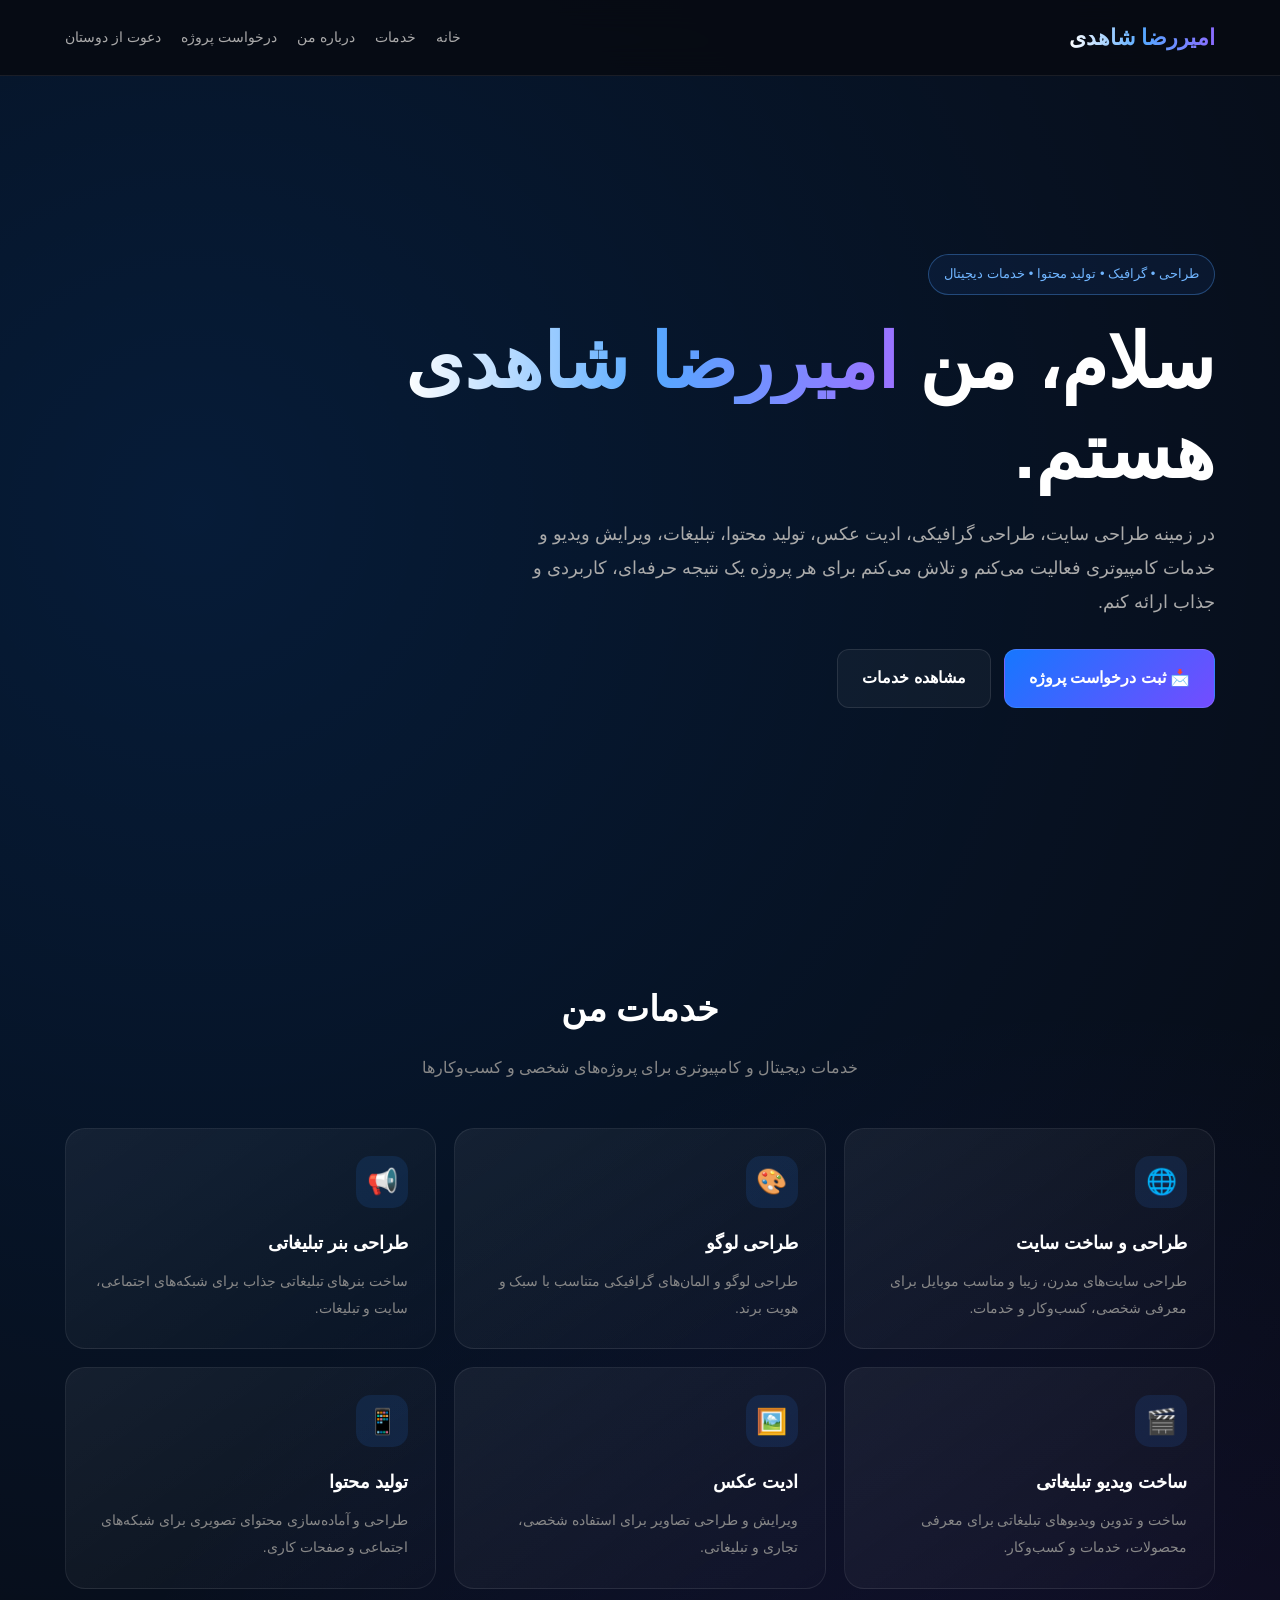
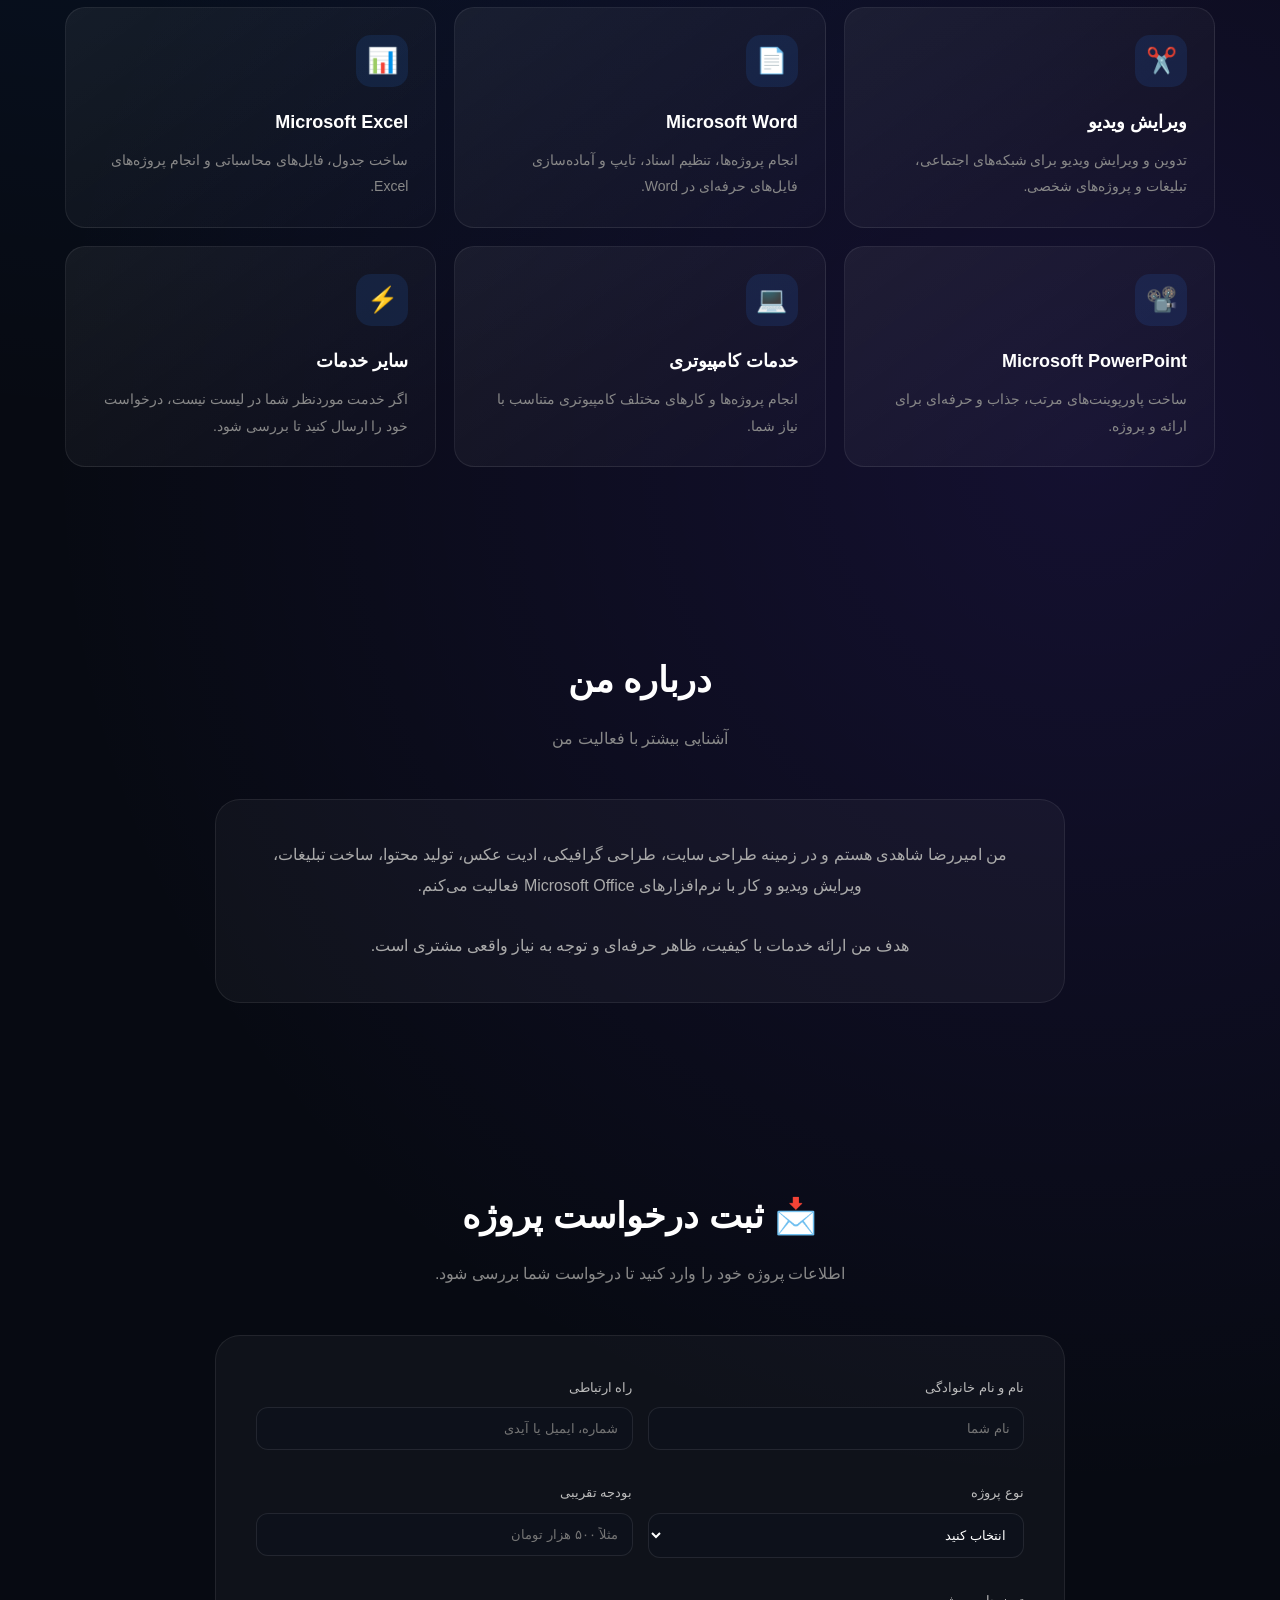
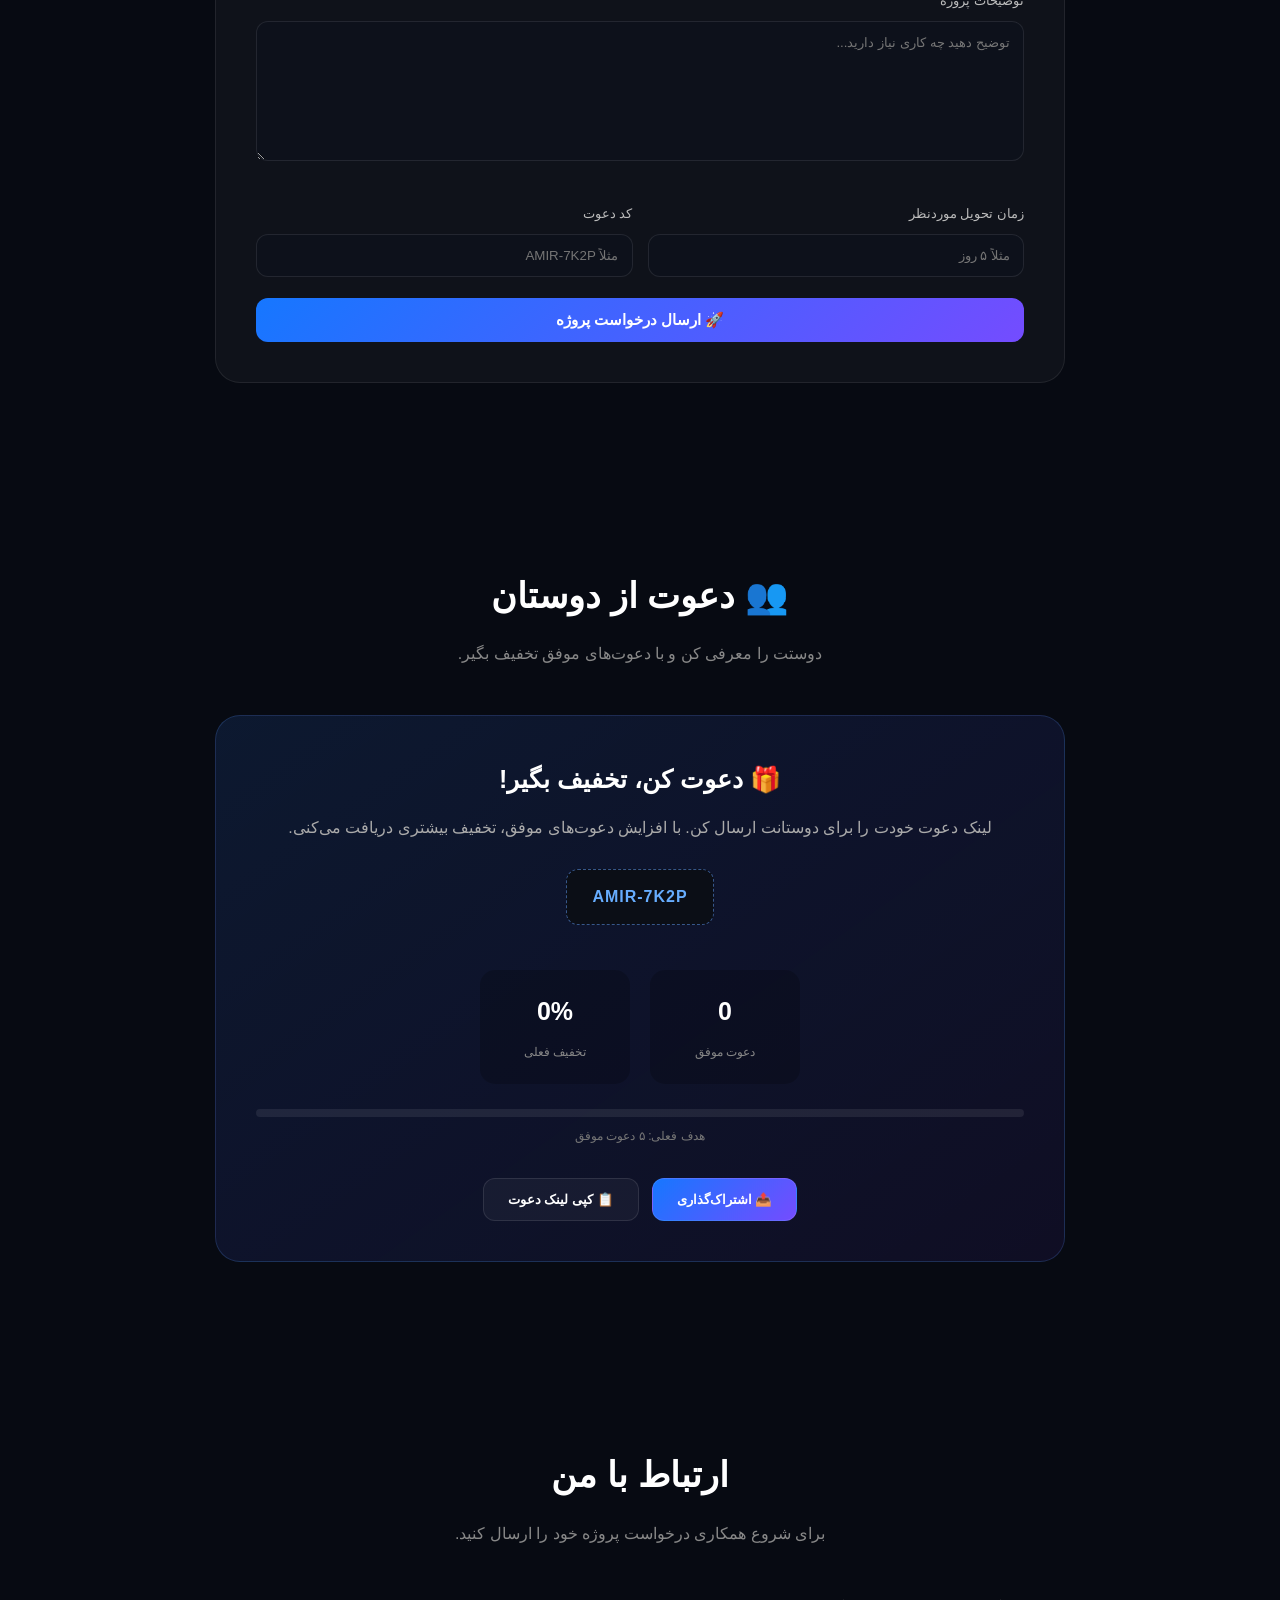
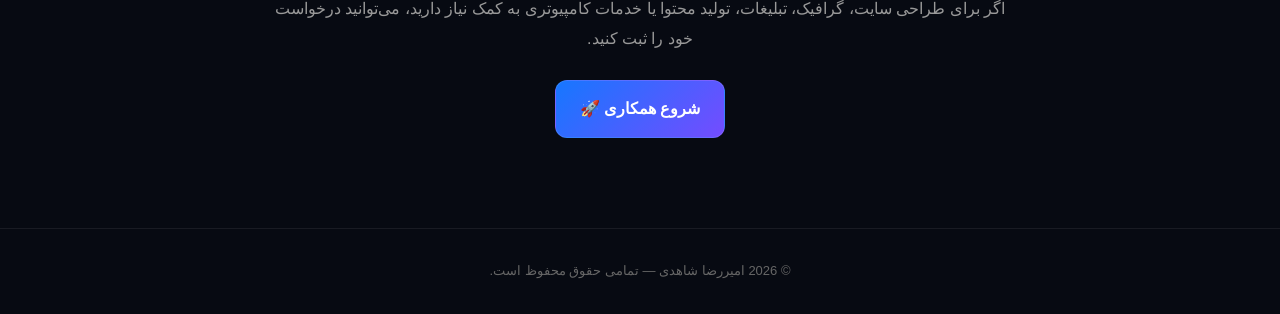
==== index-1.html @ b8198ce1 "Add files via upload" ====
<!DOCTYPE html>
<html lang="fa" dir="rtl">

<head>
<meta charset="UTF-8">
<meta name="viewport" content="width=device-width, initial-scale=1.0">

<title>امیررضا شاهدی | طراحی سایت و خدمات دیجیتال</title>

<meta name="description" content="خدمات طراحی سایت، طراحی لوگو، بنر تبلیغاتی، ویدیو تبلیغاتی، ادیت عکس، تولید محتوا و خدمات Microsoft Office توسط امیررضا شاهدی.">

<style>

*{
margin:0;
padding:0;
box-sizing:border-box;
scroll-behavior:smooth;
}

body{
font-family:Tahoma,Arial,sans-serif;
background:
radial-gradient(circle at 15% 10%,rgba(0,120,255,.16),transparent 32%),
radial-gradient(circle at 85% 40%,rgba(110,60,255,.13),transparent 32%),
#070a12;
color:#fff;
line-height:1.9;
}

a{
text-decoration:none;
color:inherit;
}

.container{
width:90%;
max-width:1150px;
margin:auto;
}

/* HEADER */

header{
position:sticky;
top:0;
z-index:1000;
background:rgba(7,10,18,.9);
backdrop-filter:blur(15px);
border-bottom:1px solid rgba(255,255,255,.08);
}

nav{
min-height:75px;
display:flex;
align-items:center;
justify-content:space-between;
}

.logo{
font-size:22px;
font-weight:bold;
background:linear-gradient(90deg,#fff,#55a8ff,#8b6cff);
-webkit-background-clip:text;
-webkit-text-fill-color:transparent;
}

.menu{
display:flex;
gap:20px;
list-style:none;
}

.menu a{
color:#aaa;
font-size:14px;
transition:.3s;
}

.menu a:hover{
color:#55a8ff;
}

/* HERO */

.hero{
min-height:90vh;
display:flex;
align-items:center;
}

.hero-content{
max-width:820px;
padding:70px 0;
}

.badge{
display:inline-block;
padding:7px 15px;
border:1px solid rgba(80,160,255,.35);
background:rgba(50,130,255,.08);
border-radius:30px;
color:#70b5ff;
font-size:13px;
margin-bottom:22px;
}

.hero h1{
font-size:clamp(38px,7vw,75px);
line-height:1.2;
margin-bottom:20px;
}

.hero h1 span{
background:linear-gradient(90deg,#fff,#55a8ff,#9b72ff);
-webkit-background-clip:text;
-webkit-text-fill-color:transparent;
}

.hero p{
color:#aaa;
font-size:18px;
max-width:720px;
margin-bottom:30px;
}

.buttons{
display:flex;
gap:13px;
flex-wrap:wrap;
}

.btn{
padding:13px 24px;
border-radius:12px;
border:1px solid rgba(255,255,255,.1);
background:linear-gradient(135deg,#1677ff,#744cff);
color:#fff;
font-weight:bold;
transition:.3s;
display:inline-block;
cursor:pointer;
font-family:inherit;
}

.btn:hover{
transform:translateY(-3px);
box-shadow:0 10px 35px rgba(30,120,255,.25);
}

.btn.secondary{
background:rgba(255,255,255,.04);
}

/* SECTIONS */

section{
padding:90px 0;
}

.section-title{
text-align:center;
margin-bottom:45px;
}

.section-title h2{
font-size:35px;
margin-bottom:10px;
}

.section-title p{
color:#888;
}

/* SERVICES */

.services{
display:grid;
grid-template-columns:repeat(3,1fr);
gap:18px;
}

.card{
background:linear-gradient(
145deg,
rgba(255,255,255,.06),
rgba(255,255,255,.015)
);
border:1px solid rgba(255,255,255,.08);
border-radius:20px;
padding:27px;
transition:.35s;
}

.card:hover{
transform:translateY(-7px);
border-color:rgba(70,150,255,.45);
box-shadow:0 20px 50px rgba(0,0,0,.3);
}

.icon{
width:52px;
height:52px;
display:flex;
align-items:center;
justify-content:center;
border-radius:15px;
background:rgba(45,130,255,.12);
font-size:25px;
margin-bottom:18px;
}

.card h3{
margin-bottom:8px;
font-size:18px;
}

.card p{
color:#888;
font-size:14px;
}

/* ABOUT */

.about-box{
max-width:850px;
margin:auto;
background:rgba(255,255,255,.035);
border:1px solid rgba(255,255,255,.08);
border-radius:25px;
padding:40px;
text-align:center;
}

.about-box p{
color:#aaa;
font-size:16px;
}

/* PROJECT FORM */

.form-box{
max-width:850px;
margin:auto;
background:rgba(255,255,255,.035);
border:1px solid rgba(255,255,255,.08);
border-radius:25px;
padding:40px;
}

.form-grid{
display:grid;
grid-template-columns:1fr 1fr;
gap:15px;
}

.input-group{
margin-bottom:16px;
}

.input-group.full{
grid-column:1/-1;
}

label{
display:block;
color:#bbb;
font-size:13px;
margin-bottom:7px;
}

input,
select,
textarea{
width:100%;
background:#0d111b;
border:1px solid rgba(255,255,255,.09);
border-radius:12px;
padding:13px;
color:#fff;
outline:none;
font-family:inherit;
}

input:focus,
select:focus,
textarea:focus{
border-color:#438fff;
}

textarea{
min-height:140px;
resize:vertical;
}

.submit{
width:100%;
border:none;
margin-top:5px;
font-size:15px;
}

/* REFERRAL */

.referral{
max-width:850px;
margin:auto;
text-align:center;
padding:40px;
border-radius:25px;
background:
linear-gradient(
145deg,
rgba(50,130,255,.13),
rgba(120,60,255,.08)
);
border:1px solid rgba(90,150,255,.2);
}

.referral h3{
font-size:25px;
margin-bottom:10px;
}

.referral p{
color:#aaa;
margin-bottom:25px;
}

.ref-code{
display:inline-block;
padding:12px 25px;
border-radius:12px;
background:#0b0e16;
border:1px dashed rgba(100,160,255,.5);
color:#67adff;
font-weight:bold;
letter-spacing:1px;
margin-bottom:20px;
}

.stats{
display:flex;
justify-content:center;
gap:20px;
margin:25px 0;
flex-wrap:wrap;
}

.stat{
min-width:150px;
padding:18px;
background:rgba(0,0,0,.2);
border-radius:15px;
}

.stat strong{
display:block;
font-size:25px;
}

.stat span{
color:#888;
font-size:12px;
}

.progress{
height:8px;
background:rgba(255,255,255,.08);
border-radius:20px;
overflow:hidden;
margin:15px 0 8px;
}

.progress span{
display:block;
width:0;
height:100%;
background:linear-gradient(90deg,#2585ff,#8755ff);
border-radius:20px;
}

/* CONTACT */

.contact-box{
text-align:center;
max-width:750px;
margin:auto;
}

.contact-box p{
color:#999;
margin-bottom:25px;
}

/* FOOTER */

footer{
border-top:1px solid rgba(255,255,255,.07);
padding:30px 0;
text-align:center;
color:#666;
font-size:13px;
}

/* MOBILE */

@media(max-width:850px){

.services{
grid-template-columns:1fr 1fr;
}

.menu{
display:none;
}

}

@media(max-width:600px){

.hero{
min-height:80vh;
}

.hero p{
font-size:15px;
}

.services{
grid-template-columns:1fr;
}

.form-grid{
grid-template-columns:1fr;
}

.input-group.full{
grid-column:auto;
}

.form-box,
.about-box,
.referral{
padding:25px 18px;
}

section{
padding:65px 0;
}

}

/* END */

</style>
</head>


<body>


<header>

<div class="container">

<nav>

<div class="logo">
امیررضا شاهدی
</div>

<ul class="menu">

<li>
<a href="#home">خانه</a>
</li>

<li>
<a href="#services">خدمات</a>
</li>

<li>
<a href="#about">درباره من</a>
</li>

<li>
<a href="#project">درخواست پروژه</a>
</li>

<li>
<a href="#invite">دعوت از دوستان</a>
</li>

</ul>

</nav>

</div>

</header>


<main>


<!-- HERO -->

<section class="hero" id="home">

<div class="container">

<div class="hero-content">

<div class="badge">
طراحی • گرافیک • تولید محتوا • خدمات دیجیتال
</div>

<h1>
سلام، من <span>امیررضا شاهدی</span> هستم.
</h1>

<p>
در زمینه طراحی سایت، طراحی گرافیکی، ادیت عکس،
تولید محتوا، تبلیغات، ویرایش ویدیو و خدمات کامپیوتری
فعالیت می‌کنم و تلاش می‌کنم برای هر پروژه یک نتیجه
حرفه‌ای، کاربردی و جذاب ارائه کنم.
</p>

<div class="buttons">

<a href="#project" class="btn">
📩 ثبت درخواست پروژه
</a>

<a href="#services" class="btn secondary">
مشاهده خدمات
</a>

</div>

</div>

</div>

</section>


<!-- SERVICES -->

<section id="services">

<div class="container">

<div class="section-title">

<h2>
خدمات من
</h2>

<p>
خدمات دیجیتال و کامپیوتری برای پروژه‌های شخصی و کسب‌وکارها
</p>

</div>


<div class="services">


<div class="card">

<div class="icon">🌐</div>

<h3>
طراحی و ساخت سایت
</h3>

<p>
طراحی سایت‌های مدرن، زیبا و مناسب موبایل برای معرفی شخصی، کسب‌وکار و خدمات.
</p>

</div>


<div class="card">

<div class="icon">🎨</div>

<h3>
طراحی لوگو
</h3>

<p>
طراحی لوگو و المان‌های گرافیکی متناسب با سبک و هویت برند.
</p>

</div>


<div class="card">

<div class="icon">📢</div>

<h3>
طراحی بنر تبلیغاتی
</h3>

<p>
ساخت بنرهای تبلیغاتی جذاب برای شبکه‌های اجتماعی، سایت و تبلیغات.
</p>

</div>


<div class="card">

<div class="icon">🎬</div>

<h3>
ساخت ویدیو تبلیغاتی
</h3>

<p>
ساخت و تدوین ویدیوهای تبلیغاتی برای معرفی محصولات، خدمات و کسب‌وکار.
</p>

</div>


<div class="card">

<div class="icon">🖼️</div>

<h3>
ادیت عکس
</h3>

<p>
ویرایش و طراحی تصاویر برای استفاده شخصی، تجاری و تبلیغاتی.
</p>

</div>


<div class="card">

<div class="icon">📱</div>

<h3>
تولید محتوا
</h3>

<p>
طراحی و آماده‌سازی محتوای تصویری برای شبکه‌های اجتماعی و صفحات کاری.
</p>

</div>


<div class="card">

<div class="icon">✂️</div>

<h3>
ویرایش ویدیو
</h3>

<p>
تدوین و ویرایش ویدیو برای شبکه‌های اجتماعی، تبلیغات و پروژه‌های شخصی.
</p>

</div>


<div class="card">

<div class="icon">📄</div>

<h3>
Microsoft Word
</h3>

<p>
انجام پروژه‌ها، تنظیم اسناد، تایپ و آماده‌سازی فایل‌های حرفه‌ای در Word.
</p>

</div>


<div class="card">

<div class="icon">📊</div>

<h3>
Microsoft Excel
</h3>

<p>
ساخت جدول، فایل‌های محاسباتی و انجام پروژه‌های Excel.
</p>

</div>


<div class="card">

<div class="icon">📽️</div>

<h3>
Microsoft PowerPoint
</h3>

<p>
ساخت پاورپوینت‌های مرتب، جذاب و حرفه‌ای برای ارائه و پروژه.
</p>

</div>


<div class="card">

<div class="icon">💻</div>

<h3>
خدمات کامپیوتری
</h3>

<p>
انجام پروژه‌ها و کارهای مختلف کامپیوتری متناسب با نیاز شما.
</p>

</div>


<div class="card">

<div class="icon">⚡</div>

<h3>
سایر خدمات
</h3>

<p>
اگر خدمت موردنظر شما در لیست نیست، درخواست خود را ارسال کنید تا بررسی شود.
</p>

</div>


</div>

</div>

</section>


<!-- ABOUT -->

<section id="about">

<div class="container">

<div class="section-title">

<h2>
درباره من
</h2>

<p>
آشنایی بیشتر با فعالیت من
</p>

</div>


<div class="about-box">

<p>
من امیررضا شاهدی هستم و در زمینه طراحی سایت،
طراحی گرافیکی، ادیت عکس، تولید محتوا،
ساخت تبلیغات، ویرایش ویدیو و کار با نرم‌افزارهای
Microsoft Office فعالیت می‌کنم.
</p>

<br>

<p>
هدف من ارائه خدمات با کیفیت، ظاهر حرفه‌ای و
توجه به نیاز واقعی مشتری است.
</p>

</div>

</div>

</section>


<!-- PROJECT -->

<section id="project">

<div class="container">

<div class="section-title">

<h2>
📩 ثبت درخواست پروژه
</h2>

<p>
اطلاعات پروژه خود را وارد کنید تا درخواست شما بررسی شود.
</p>

</div>


<div class="form-box">

<form onsubmit="sendProject(event)">


<div class="form-grid">


<div class="input-group">

<label>
نام و نام خانوادگی
</label>

<input
type="text"
id="name"
placeholder="نام شما"
required
>

</div>


<div class="input-group">

<label>
راه ارتباطی
</label>

<input
type="text"
id="contact"
placeholder="شماره، ایمیل یا آیدی"
required
>

</div>


<div class="input-group">

<label>
نوع پروژه
</label>

<select id="service" required>

<option value="">
انتخاب کنید
</option>

<option>
طراحی سایت
</option>

<option>
طراحی لوگو
</option>

<option>
بنر تبلیغاتی
</option>

<option>
ویدیو تبلیغاتی
</option>

<option>
ادیت عکس
</option>

<option>
تولید محتوا
</option>

<option>
ویرایش ویدیو
</option>

<option>
Word
</option>

<option>
Excel
</option>

<option>
PowerPoint
</option>

<option>
سایر خدمات
</option>

</select>

</div>


<div class="input-group">

<label>
بودجه تقریبی
</label>

<input
type="text"
id="budget"
placeholder="مثلاً ۵۰۰ هزار تومان"
>

</div>


<div class="input-group full">

<label>
توضیحات پروژه
</label>

<textarea
id="description"
placeholder="توضیح دهید چه کاری نیاز دارید..."
required
></textarea>

</div>


<div class="input-group">

<label>
زمان تحویل موردنظر
</label>

<input
type="text"
id="deadline"
placeholder="مثلاً ۵ روز"
>

</div>


<div class="input-group">

<label>
کد دعوت
</label>

<input
type="text"
id="referral"
placeholder="مثلاً AMIR-7K2P"
>

</div>


</div>


<button
class="btn submit"
type="submit"
>

🚀 ارسال درخواست پروژه

</button>


</form>

</div>

</div>

</section>


<!-- INVITE -->

<section id="invite">

<div class="container">

<div class="section-title">

<h2>
👥 دعوت از دوستان
</h2>

<p>
دوستت را معرفی کن و با دعوت‌های موفق تخفیف بگیر.
</p>

</div>


<div class="referral">

<h3>
🎁 دعوت کن، تخفیف بگیر!
</h3>

<p>
لینک دعوت خودت را برای دوستانت ارسال کن.
با افزایش دعوت‌های موفق، تخفیف بیشتری دریافت می‌کنی.
</p>


<div class="ref-code">
AMIR-7K2P
</div>


<div class="stats">


<div class="stat">

<strong id="inviteCount">
0
</strong>

<span>
دعوت موفق
</span>

</div>


<div class="stat">

<strong id="discount">
0%
</strong>

<span>
تخفیف فعلی
</span>

</div>


</div>


<div class="progress">

<span id="progressBar">
</span>

</div>


<div style="color:#777;font-size:12px">

هدف فعلی: ۵ دعوت موفق

</div>


<br>


<div class="buttons" style="justify-content:center">


<button
class="btn"
onclick="shareSite()"
>

📤 اشتراک‌گذاری

</button>


<button
class="btn secondary"
onclick="copyLink()"
>

📋 کپی لینک دعوت

</button>


</div>


</div>

</div>

</section>


<!-- CONTACT -->

<section id="contact">

<div class="container">

<div class="section-title">

<h2>
ارتباط با من
</h2>

<p>
برای شروع همکاری درخواست پروژه خود را ارسال کنید.
</p>

</div>


<div class="contact-box">

<p>
اگر برای طراحی سایت، گرافیک، تبلیغات، تولید محتوا
یا خدمات کامپیوتری به کمک نیاز دارید،
می‌توانید درخواست خود را ثبت کنید.
</p>


<a
href="#project"
class="btn"
>

شروع همکاری 🚀

</a>


</div>

</div>

</section>


</main>


<footer>

<div class="container">

© 2026 امیررضا شاهدی — تمامی حقوق محفوظ است.

</div>

</footer>


<script>

function sendProject(event){

event.preventDefault();

const name =
document.getElementById("name").value;

const contact =
document.getElementById("contact").value;

const service =
document.getElementById("service").value;

const budget =
document.getElementById("budget").value;

const description =
document.getElementById("description").value;

alert(
"درخواست پروژه آماده ارسال است ✅\n\n"+
"نام: "+name+
"\nراه ارتباطی: "+contact+
"\nنوع پروژه: "+service+
"\nبودجه: "+budget+
"\n\nتوضیحات:\n"+description+
"\n\nدر مرحله بعد سیستم ارسال واقعی را وصل می‌کنیم."
);

}


function copyLink(){

const link =
window.location.origin+
window.location.pathname+
"?ref=AMIR-7K2P";

if(navigator.clipboard){

navigator.clipboard.writeText(link);

alert(
"لینک دعوت با موفقیت کپی شد ✅"
);

}else{

alert(link);

}

}


function shareSite(){

const link =
window.location.origin+
window.location.pathname+
"?ref=AMIR-7K2P";

if(navigator.share){

navigator.share({

title:"امیررضا شاهدی",

text:
"برای دریافت خدمات طراحی سایت، گرافیک و خدمات دیجیتال از این سایت دیدن کن.",

url:link

});

}else{

copyLink();

}

}


/* REFERRAL DEMO */

const params =
new URLSearchParams(window.location.search);

const ref =
params.get("ref");

if(ref){

console.log(
"Referral code:",
ref
);

}

</script>


</body>
</html>
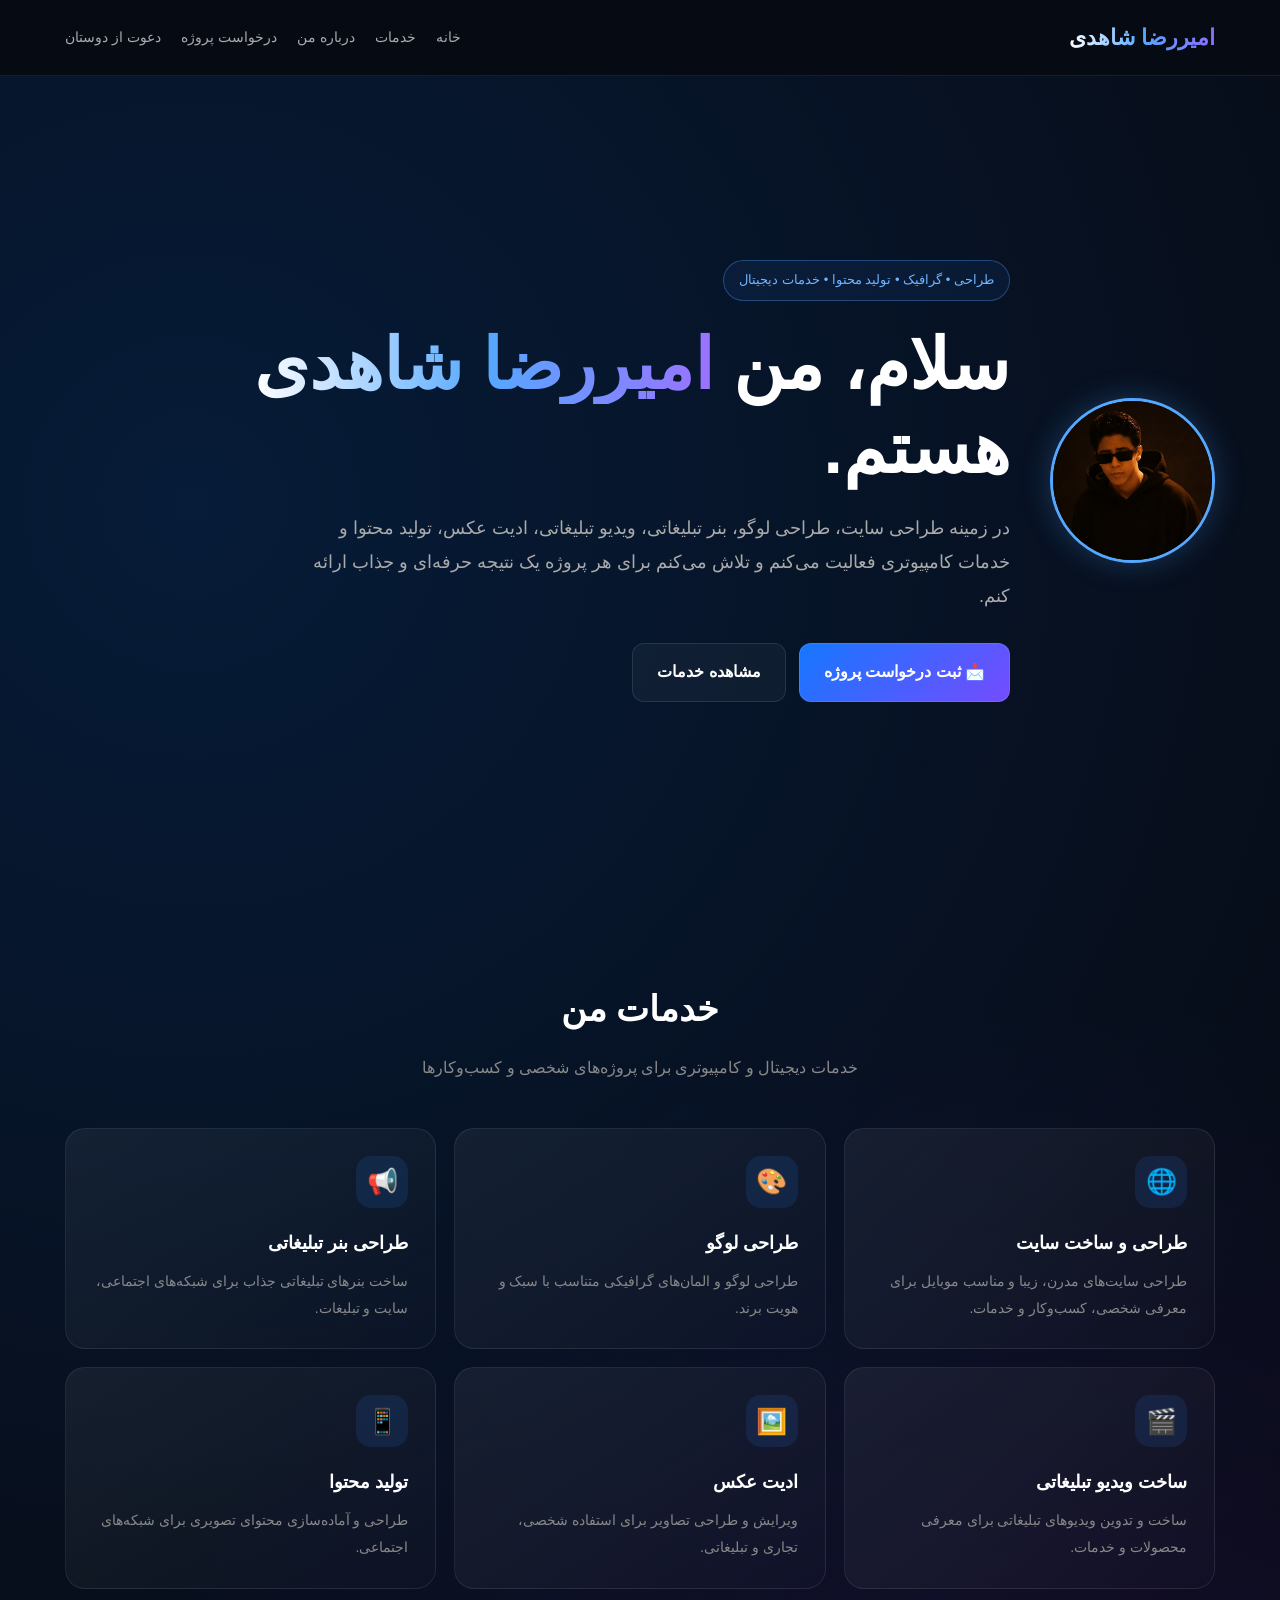
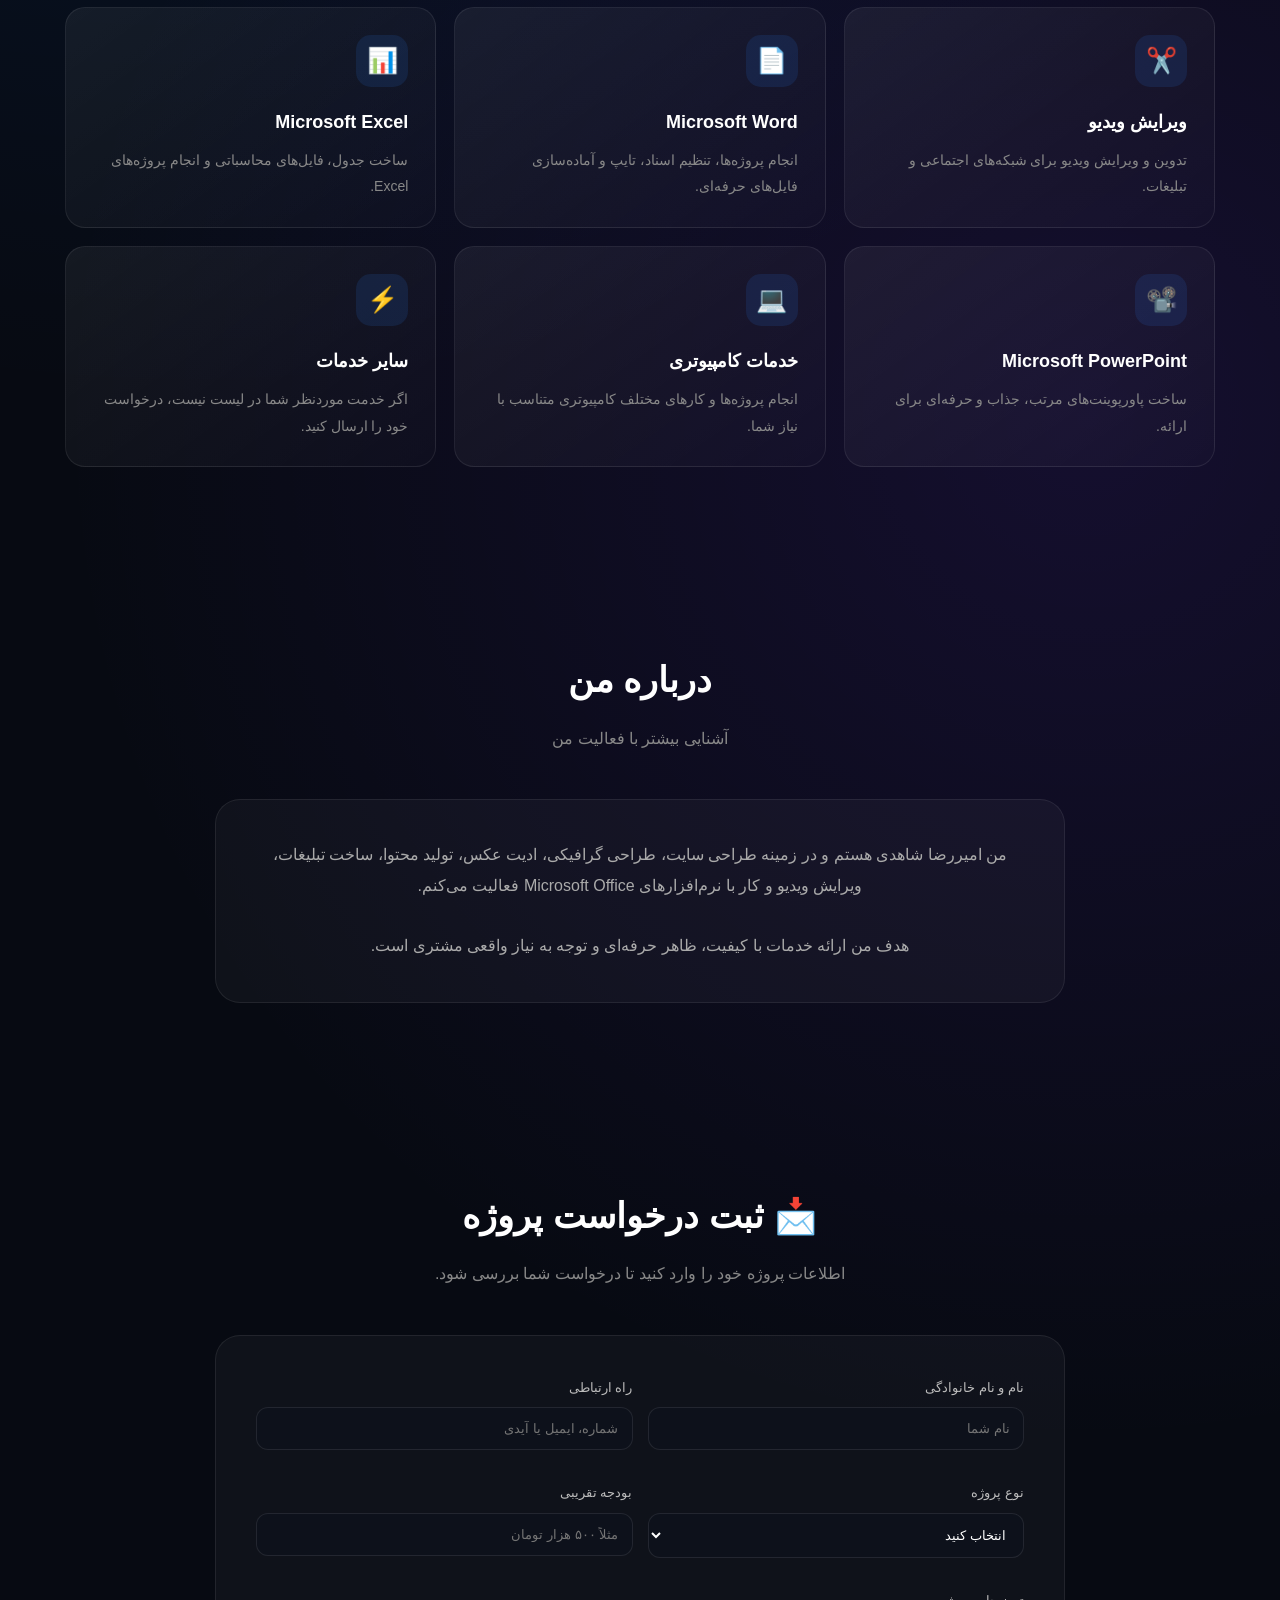
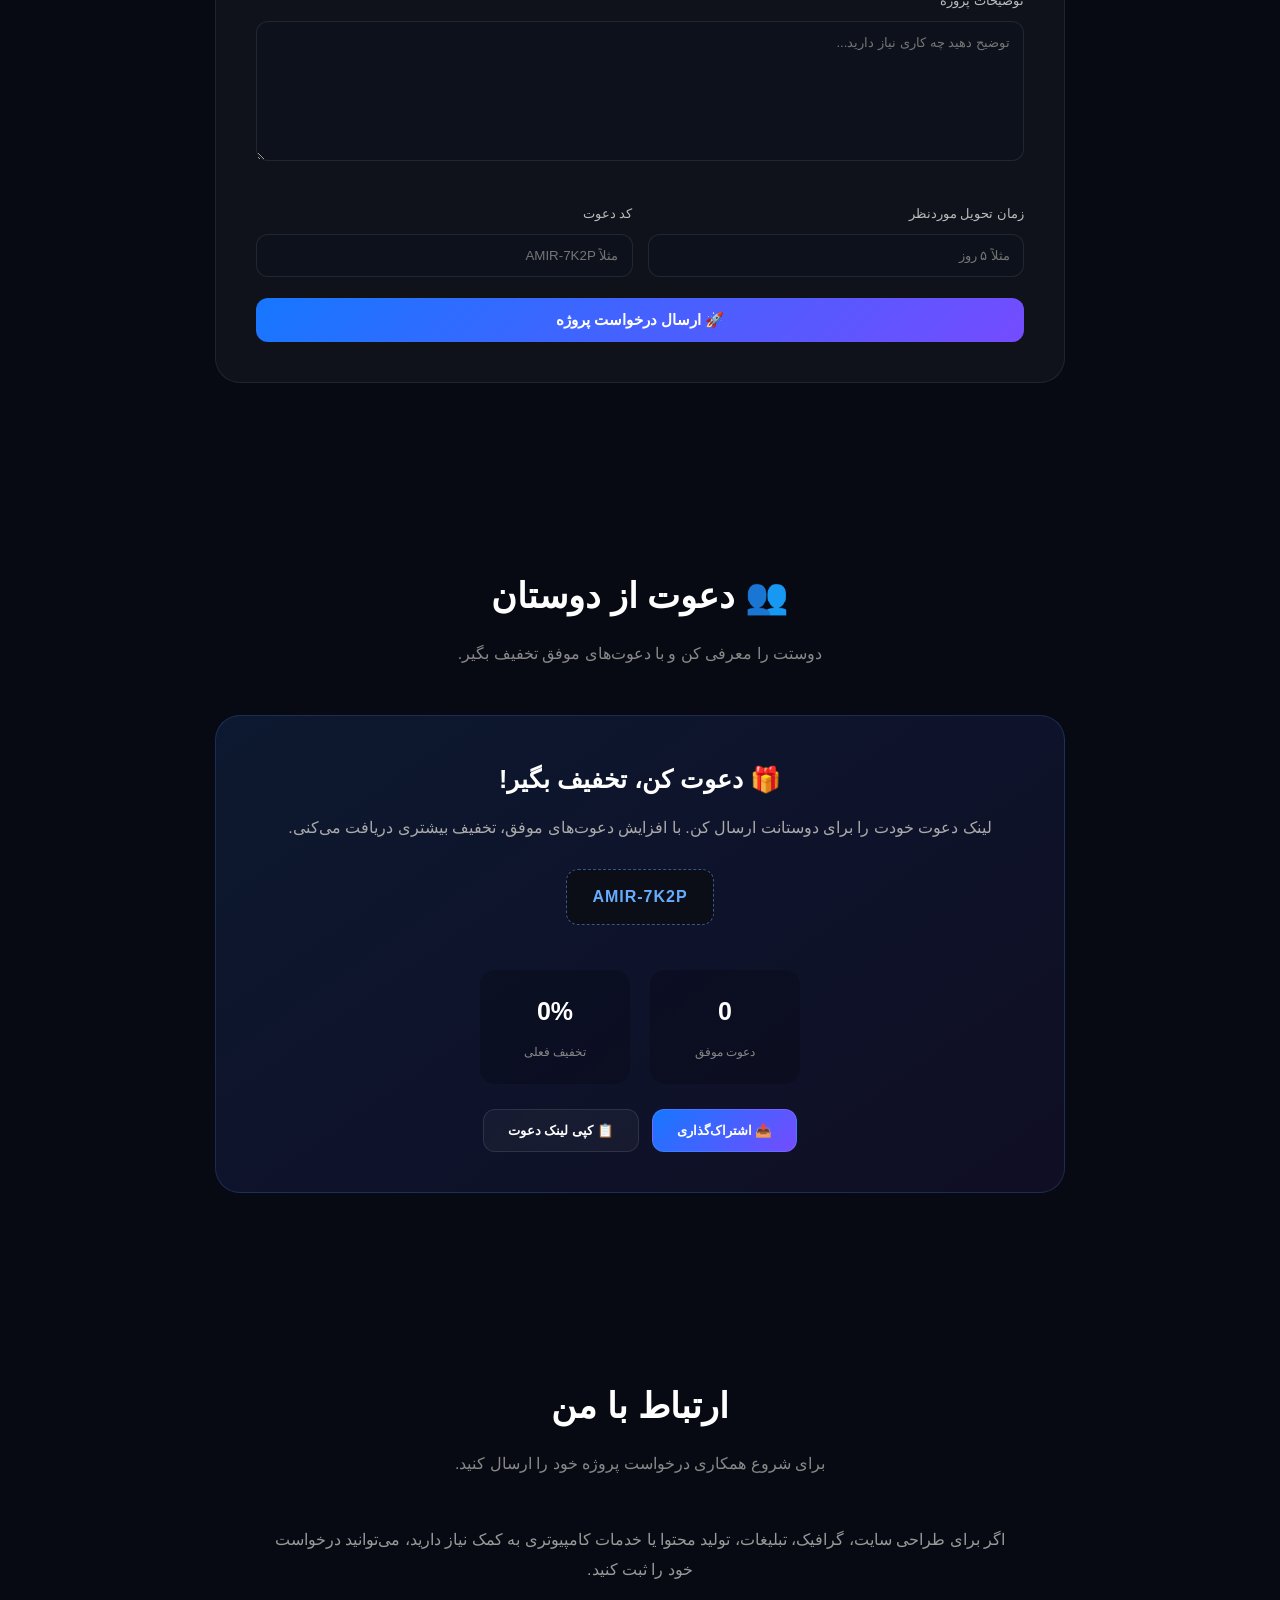
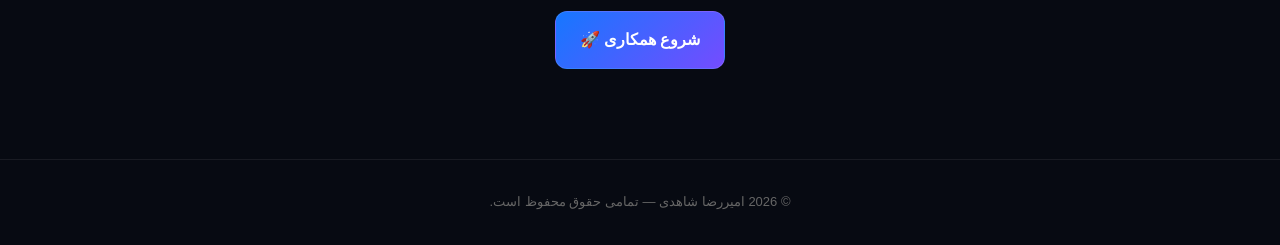
==== commit 59abf94d: "Add files via upload" ====
--- a/index-1.html
+++ b/index-1.html
@@ -7,7 +7,7 @@
 
 <title>امیررضا شاهدی | طراحی سایت و خدمات دیجیتال</title>
 
-<meta name="description" content="خدمات طراحی سایت، طراحی لوگو، بنر تبلیغاتی، ویدیو تبلیغاتی، ادیت عکس، تولید محتوا و خدمات Microsoft Office توسط امیررضا شاهدی.">
+<meta name="description" content="امیررضا شاهدی | طراحی سایت، طراحی لوگو، بنر تبلیغاتی، ویدیو تبلیغاتی، ادیت عکس، تولید محتوا و خدمات کامپیوتری.">
 
 <style>
 
@@ -21,8 +21,8 @@
 body{
 font-family:Tahoma,Arial,sans-serif;
 background:
-radial-gradient(circle at 15% 10%,rgba(0,120,255,.16),transparent 32%),
-radial-gradient(circle at 85% 40%,rgba(110,60,255,.13),transparent 32%),
+radial-gradient(circle at 15% 10%,rgba(0,119,255,.16),transparent 32%),
+radial-gradient(circle at 85% 40%,rgba(120,50,255,.12),transparent 32%),
 #070a12;
 color:#fff;
 line-height:1.9;
@@ -39,13 +39,11 @@
 margin:auto;
 }
 
-/* HEADER */
-
 header{
 position:sticky;
 top:0;
 z-index:1000;
-background:rgba(7,10,18,.9);
+background:rgba(7,10,18,.92);
 backdrop-filter:blur(15px);
 border-bottom:1px solid rgba(255,255,255,.08);
 }
@@ -81,8 +79,6 @@
 color:#55a8ff;
 }
 
-/* HERO */
-
 .hero{
 min-height:90vh;
 display:flex;
@@ -90,8 +86,35 @@
 }
 
 .hero-content{
-max-width:820px;
+width:100%;
 padding:70px 0;
+}
+
+.hero-row{
+display:flex;
+align-items:center;
+gap:40px;
+}
+
+.hero-text{
+flex:1;
+}
+
+.profile-photo{
+width:165px;
+height:165px;
+flex-shrink:0;
+border-radius:50%;
+overflow:hidden;
+border:3px solid #55a8ff;
+box-shadow:0 0 30px rgba(85,168,255,.25);
+}
+
+.profile-photo img{
+width:100%;
+height:100%;
+object-fit:cover;
+display:block;
 }
 
 .badge{
@@ -106,7 +129,7 @@
 }
 
 .hero h1{
-font-size:clamp(38px,7vw,75px);
+font-size:clamp(38px,6vw,70px);
 line-height:1.2;
 margin-bottom:20px;
 }
@@ -152,8 +175,6 @@
 background:rgba(255,255,255,.04);
 }
 
-/* SECTIONS */
-
 section{
 padding:90px 0;
 }
@@ -171,8 +192,6 @@
 .section-title p{
 color:#888;
 }
-
-/* SERVICES */
 
 .services{
 display:grid;
@@ -220,8 +239,6 @@
 font-size:14px;
 }
 
-/* ABOUT */
-
 .about-box{
 max-width:850px;
 margin:auto;
@@ -236,8 +253,6 @@
 color:#aaa;
 font-size:16px;
 }
-
-/* PROJECT FORM */
 
 .form-box{
 max-width:850px;
@@ -300,16 +315,13 @@
 font-size:15px;
 }
 
-/* REFERRAL */
-
 .referral{
 max-width:850px;
 margin:auto;
 text-align:center;
 padding:40px;
 border-radius:25px;
-background:
-linear-gradient(
+background:linear-gradient(
 145deg,
 rgba(50,130,255,.13),
 rgba(120,60,255,.08)
@@ -380,8 +392,6 @@
 border-radius:20px;
 }
 
-/* CONTACT */
-
 .contact-box{
 text-align:center;
 max-width:750px;
@@ -392,8 +402,6 @@
 color:#999;
 margin-bottom:25px;
 }
-
-/* FOOTER */
 
 footer{
 border-top:1px solid rgba(255,255,255,.07);
@@ -403,8 +411,6 @@
 font-size:13px;
 }
 
-/* MOBILE */
-
 @media(max-width:850px){
 
 .services{
@@ -413,6 +419,29 @@
 
 .menu{
 display:none;
+}
+
+}
+
+@media(max-width:700px){
+
+.hero-row{
+flex-direction:column;
+text-align:center;
+gap:25px;
+}
+
+.profile-photo{
+width:140px;
+height:140px;
+}
+
+.hero-text{
+width:100%;
+}
+
+.buttons{
+justify-content:center;
 }
 
 }
@@ -451,14 +480,10 @@
 
 }
 
-/* END */
-
 </style>
 </head>
 
-
 <body>
-
 
 <header>
 
@@ -472,25 +497,11 @@
 
 <ul class="menu">
 
-<li>
-<a href="#home">خانه</a>
-</li>
-
-<li>
-<a href="#services">خدمات</a>
-</li>
-
-<li>
-<a href="#about">درباره من</a>
-</li>
-
-<li>
-<a href="#project">درخواست پروژه</a>
-</li>
-
-<li>
-<a href="#invite">دعوت از دوستان</a>
-</li>
+<li><a href="#home">خانه</a></li>
+<li><a href="#services">خدمات</a></li>
+<li><a href="#about">درباره من</a></li>
+<li><a href="#project">درخواست پروژه</a></li>
+<li><a href="#invite">دعوت از دوستان</a></li>
 
 </ul>
 
@@ -500,17 +511,21 @@
 
 </header>
 
-
 <main>
 
-
-<!-- HERO -->
-
 <section class="hero" id="home">
 
 <div class="container">
 
 <div class="hero-content">
+
+<div class="hero-row">
+
+<div class="profile-photo">
+<img src="profile.jpg" alt="امیررضا شاهدی">
+</div>
+
+<div class="hero-text">
 
 <div class="badge">
 طراحی • گرافیک • تولید محتوا • خدمات دیجیتال
@@ -521,10 +536,10 @@
 </h1>
 
 <p>
-در زمینه طراحی سایت، طراحی گرافیکی، ادیت عکس،
-تولید محتوا، تبلیغات، ویرایش ویدیو و خدمات کامپیوتری
-فعالیت می‌کنم و تلاش می‌کنم برای هر پروژه یک نتیجه
-حرفه‌ای، کاربردی و جذاب ارائه کنم.
+در زمینه طراحی سایت، طراحی لوگو، بنر تبلیغاتی،
+ویدیو تبلیغاتی، ادیت عکس، تولید محتوا و خدمات
+کامپیوتری فعالیت می‌کنم و تلاش می‌کنم برای هر
+پروژه یک نتیجه حرفه‌ای و جذاب ارائه کنم.
 </p>
 
 <div class="buttons">
@@ -543,20 +558,19 @@
 
 </div>
 
+</div>
+
+</div>
+
 </section>
 
-
-<!-- SERVICES -->
-
 <section id="services">
 
 <div class="container">
 
 <div class="section-title">
 
-<h2>
-خدمات من
-</h2>
+<h2>خدمات من</h2>
 
 <p>
 خدمات دیجیتال و کامپیوتری برای پروژه‌های شخصی و کسب‌وکارها
@@ -564,189 +578,79 @@
 
 </div>
 
-
 <div class="services">
 
-
-<div class="card">
-
+<div class="card">
 <div class="icon">🌐</div>
-
-<h3>
-طراحی و ساخت سایت
-</h3>
-
-<p>
-طراحی سایت‌های مدرن، زیبا و مناسب موبایل برای معرفی شخصی، کسب‌وکار و خدمات.
-</p>
-
-</div>
-
-
-<div class="card">
-
+<h3>طراحی و ساخت سایت</h3>
+<p>طراحی سایت‌های مدرن، زیبا و مناسب موبایل برای معرفی شخصی، کسب‌وکار و خدمات.</p>
+</div>
+
+<div class="card">
 <div class="icon">🎨</div>
-
-<h3>
-طراحی لوگو
-</h3>
-
-<p>
-طراحی لوگو و المان‌های گرافیکی متناسب با سبک و هویت برند.
-</p>
-
-</div>
-
-
-<div class="card">
-
+<h3>طراحی لوگو</h3>
+<p>طراحی لوگو و المان‌های گرافیکی متناسب با سبک و هویت برند.</p>
+</div>
+
+<div class="card">
 <div class="icon">📢</div>
-
-<h3>
-طراحی بنر تبلیغاتی
-</h3>
-
-<p>
-ساخت بنرهای تبلیغاتی جذاب برای شبکه‌های اجتماعی، سایت و تبلیغات.
-</p>
-
-</div>
-
-
-<div class="card">
-
+<h3>طراحی بنر تبلیغاتی</h3>
+<p>ساخت بنرهای تبلیغاتی جذاب برای شبکه‌های اجتماعی، سایت و تبلیغات.</p>
+</div>
+
+<div class="card">
 <div class="icon">🎬</div>
-
-<h3>
-ساخت ویدیو تبلیغاتی
-</h3>
-
-<p>
-ساخت و تدوین ویدیوهای تبلیغاتی برای معرفی محصولات، خدمات و کسب‌وکار.
-</p>
-
-</div>
-
-
-<div class="card">
-
+<h3>ساخت ویدیو تبلیغاتی</h3>
+<p>ساخت و تدوین ویدیوهای تبلیغاتی برای معرفی محصولات و خدمات.</p>
+</div>
+
+<div class="card">
 <div class="icon">🖼️</div>
-
-<h3>
-ادیت عکس
-</h3>
-
-<p>
-ویرایش و طراحی تصاویر برای استفاده شخصی، تجاری و تبلیغاتی.
-</p>
-
-</div>
-
-
-<div class="card">
-
+<h3>ادیت عکس</h3>
+<p>ویرایش و طراحی تصاویر برای استفاده شخصی، تجاری و تبلیغاتی.</p>
+</div>
+
+<div class="card">
 <div class="icon">📱</div>
-
-<h3>
-تولید محتوا
-</h3>
-
-<p>
-طراحی و آماده‌سازی محتوای تصویری برای شبکه‌های اجتماعی و صفحات کاری.
-</p>
-
-</div>
-
-
-<div class="card">
-
+<h3>تولید محتوا</h3>
+<p>طراحی و آماده‌سازی محتوای تصویری برای شبکه‌های اجتماعی.</p>
+</div>
+
+<div class="card">
 <div class="icon">✂️</div>
-
-<h3>
-ویرایش ویدیو
-</h3>
-
-<p>
-تدوین و ویرایش ویدیو برای شبکه‌های اجتماعی، تبلیغات و پروژه‌های شخصی.
-</p>
-
-</div>
-
-
-<div class="card">
-
+<h3>ویرایش ویدیو</h3>
+<p>تدوین و ویرایش ویدیو برای شبکه‌های اجتماعی و تبلیغات.</p>
+</div>
+
+<div class="card">
 <div class="icon">📄</div>
-
-<h3>
-Microsoft Word
-</h3>
-
-<p>
-انجام پروژه‌ها، تنظیم اسناد، تایپ و آماده‌سازی فایل‌های حرفه‌ای در Word.
-</p>
-
-</div>
-
-
-<div class="card">
-
+<h3>Microsoft Word</h3>
+<p>انجام پروژه‌ها، تنظیم اسناد، تایپ و آماده‌سازی فایل‌های حرفه‌ای.</p>
+</div>
+
+<div class="card">
 <div class="icon">📊</div>
-
-<h3>
-Microsoft Excel
-</h3>
-
-<p>
-ساخت جدول، فایل‌های محاسباتی و انجام پروژه‌های Excel.
-</p>
-
-</div>
-
-
-<div class="card">
-
+<h3>Microsoft Excel</h3>
+<p>ساخت جدول، فایل‌های محاسباتی و انجام پروژه‌های Excel.</p>
+</div>
+
+<div class="card">
 <div class="icon">📽️</div>
-
-<h3>
-Microsoft PowerPoint
-</h3>
-
-<p>
-ساخت پاورپوینت‌های مرتب، جذاب و حرفه‌ای برای ارائه و پروژه.
-</p>
-
-</div>
-
-
-<div class="card">
-
+<h3>Microsoft PowerPoint</h3>
+<p>ساخت پاورپوینت‌های مرتب، جذاب و حرفه‌ای برای ارائه.</p>
+</div>
+
+<div class="card">
 <div class="icon">💻</div>
-
-<h3>
-خدمات کامپیوتری
-</h3>
-
-<p>
-انجام پروژه‌ها و کارهای مختلف کامپیوتری متناسب با نیاز شما.
-</p>
-
-</div>
-
-
-<div class="card">
-
+<h3>خدمات کامپیوتری</h3>
+<p>انجام پروژه‌ها و کارهای مختلف کامپیوتری متناسب با نیاز شما.</p>
+</div>
+
+<div class="card">
 <div class="icon">⚡</div>
-
-<h3>
-سایر خدمات
-</h3>
-
-<p>
-اگر خدمت موردنظر شما در لیست نیست، درخواست خود را ارسال کنید تا بررسی شود.
-</p>
-
-</div>
-
+<h3>سایر خدمات</h3>
+<p>اگر خدمت موردنظر شما در لیست نیست، درخواست خود را ارسال کنید.</p>
+</div>
 
 </div>
 
@@ -754,25 +658,17 @@
 
 </section>
 
-
-<!-- ABOUT -->
-
 <section id="about">
 
 <div class="container">
 
 <div class="section-title">
 
-<h2>
-درباره من
-</h2>
-
-<p>
-آشنایی بیشتر با فعالیت من
-</p>
-
-</div>
-
+<h2>درباره من</h2>
+
+<p>آشنایی بیشتر با فعالیت من</p>
+
+</div>
 
 <div class="about-box">
 
@@ -796,18 +692,13 @@
 
 </section>
 
-
-<!-- PROJECT -->
-
 <section id="project">
 
 <div class="container">
 
 <div class="section-title">
 
-<h2>
-📩 ثبت درخواست پروژه
-</h2>
+<h2>📩 ثبت درخواست پروژه</h2>
 
 <p>
 اطلاعات پروژه خود را وارد کنید تا درخواست شما بررسی شود.
@@ -815,20 +706,15 @@
 
 </div>
 
-
 <div class="form-box">
 
 <form onsubmit="sendProject(event)">
 
-
 <div class="form-grid">
 
-
 <div class="input-group">
 
-<label>
-نام و نام خانوادگی
-</label>
+<label>نام و نام خانوادگی</label>
 
 <input
 type="text"
@@ -839,12 +725,9 @@
 
 </div>
 
-
 <div class="input-group">
 
-<label>
-راه ارتباطی
-</label>
+<label>راه ارتباطی</label>
 
 <input
 type="text"
@@ -855,73 +738,32 @@
 
 </div>
 
-
 <div class="input-group">
 
-<label>
-نوع پروژه
-</label>
+<label>نوع پروژه</label>
 
 <select id="service" required>
 
-<option value="">
-انتخاب کنید
-</option>
-
-<option>
-طراحی سایت
-</option>
-
-<option>
-طراحی لوگو
-</option>
-
-<option>
-بنر تبلیغاتی
-</option>
-
-<option>
-ویدیو تبلیغاتی
-</option>
-
-<option>
-ادیت عکس
-</option>
-
-<option>
-تولید محتوا
-</option>
-
-<option>
-ویرایش ویدیو
-</option>
-
-<option>
-Word
-</option>
-
-<option>
-Excel
-</option>
-
-<option>
-PowerPoint
-</option>
-
-<option>
-سایر خدمات
-</option>
+<option value="">انتخاب کنید</option>
+<option>طراحی سایت</option>
+<option>طراحی لوگو</option>
+<option>بنر تبلیغاتی</option>
+<option>ویدیو تبلیغاتی</option>
+<option>ادیت عکس</option>
+<option>تولید محتوا</option>
+<option>ویرایش ویدیو</option>
+<option>Word</option>
+<option>Excel</option>
+<option>PowerPoint</option>
+<option>سایر خدمات</option>
 
 </select>
 
 </div>
 
-
 <div class="input-group">
 
-<label>
-بودجه تقریبی
-</label>
+<label>بودجه تقریبی</label>
 
 <input
 type="text"
@@ -931,12 +773,9 @@
 
 </div>
 
-
 <div class="input-group full">
 
-<label>
-توضیحات پروژه
-</label>
+<label>توضیحات پروژه</label>
 
 <textarea
 id="description"
@@ -946,12 +785,9 @@
 
 </div>
 
-
 <div class="input-group">
 
-<label>
-زمان تحویل موردنظر
-</label>
+<label>زمان تحویل موردنظر</label>
 
 <input
 type="text"
@@ -961,12 +797,9 @@
 
 </div>
 
-
 <div class="input-group">
 
-<label>
-کد دعوت
-</label>
+<label>کد دعوت</label>
 
 <input
 type="text"
@@ -976,20 +809,15 @@
 
 </div>
 
-
-</div>
-
+</div>
 
 <button
 class="btn submit"
 type="submit"
 >
-
 🚀 ارسال درخواست پروژه
-
 </button>
 
-
 </form>
 
 </div>
@@ -998,18 +826,13 @@
 
 </section>
 
-
-<!-- INVITE -->
-
 <section id="invite">
 
 <div class="container">
 
 <div class="section-title">
 
-<h2>
-👥 دعوت از دوستان
-</h2>
+<h2>👥 دعوت از دوستان</h2>
 
 <p>
 دوستت را معرفی کن و با دعوت‌های موفق تخفیف بگیر.
@@ -1017,99 +840,50 @@
 
 </div>
 
-
 <div class="referral">
 
-<h3>
-🎁 دعوت کن، تخفیف بگیر!
-</h3>
+<h3>🎁 دعوت کن، تخفیف بگیر!</h3>
 
 <p>
 لینک دعوت خودت را برای دوستانت ارسال کن.
 با افزایش دعوت‌های موفق، تخفیف بیشتری دریافت می‌کنی.
 </p>
 
-
 <div class="ref-code">
 AMIR-7K2P
 </div>
 
-
 <div class="stats">
 
-
 <div class="stat">
-
-<strong id="inviteCount">
-0
-</strong>
-
-<span>
-دعوت موفق
-</span>
-
-</div>
-
+<strong>0</strong>
+<span>دعوت موفق</span>
+</div>
 
 <div class="stat">
-
-<strong id="discount">
-0%
-</strong>
-
-<span>
-تخفیف فعلی
-</span>
-
-</div>
-
-
-</div>
-
-
-<div class="progress">
-
-<span id="progressBar">
-</span>
-
-</div>
-
-
-<div style="color:#777;font-size:12px">
-
-هدف فعلی: ۵ دعوت موفق
-
-</div>
-
-
-<br>
-
+<strong>0%</strong>
+<span>تخفیف فعلی</span>
+</div>
+
+</div>
 
 <div class="buttons" style="justify-content:center">
-
 
 <button
 class="btn"
 onclick="shareSite()"
 >
-
 📤 اشتراک‌گذاری
-
 </button>
-
 
 <button
 class="btn secondary"
 onclick="copyLink()"
 >
-
 📋 کپی لینک دعوت
-
 </button>
 
-
-</div>
-
+</div>
 
 </div>
 
@@ -1117,25 +891,19 @@
 
 </section>
 
-
-<!-- CONTACT -->
-
 <section id="contact">
 
 <div class="container">
 
 <div class="section-title">
 
-<h2>
-ارتباط با من
-</h2>
+<h2>ارتباط با من</h2>
 
 <p>
 برای شروع همکاری درخواست پروژه خود را ارسال کنید.
 </p>
 
 </div>
-
 
 <div class="contact-box">
 
@@ -1145,58 +913,37 @@
 می‌توانید درخواست خود را ثبت کنید.
 </p>
 
-
-<a
-href="#project"
-class="btn"
->
-
+<a href="#project" class="btn">
 شروع همکاری 🚀
-
 </a>
 
-
 </div>
 
 </div>
 
 </section>
 
-
 </main>
 
-
 <footer>
 
 <div class="container">
-
 © 2026 امیررضا شاهدی — تمامی حقوق محفوظ است.
-
 </div>
 
 </footer>
 
-
 <script>
 
 function sendProject(event){
 
 event.preventDefault();
 
-const name =
-document.getElementById("name").value;
-
-const contact =
-document.getElementById("contact").value;
-
-const service =
-document.getElementById("service").value;
-
-const budget =
-document.getElementById("budget").value;
-
-const description =
-document.getElementById("description").value;
+const name=document.getElementById("name").value;
+const contact=document.getElementById("contact").value;
+const service=document.getElementById("service").value;
+const budget=document.getElementById("budget").value;
+const description=document.getElementById("description").value;
 
 alert(
 "درخواست پروژه آماده ارسال است ✅\n\n"+
@@ -1205,26 +952,20 @@
 "\nنوع پروژه: "+service+
 "\nبودجه: "+budget+
 "\n\nتوضیحات:\n"+description+
-"\n\nدر مرحله بعد سیستم ارسال واقعی را وصل می‌کنیم."
+"\n\nارسال واقعی فرم را در مرحله بعد وصل می‌کنیم."
 );
 
 }
 
-
 function copyLink(){
 
-const link =
-window.location.origin+
-window.location.pathname+
-"?ref=AMIR-7K2P";
+const link=window.location.href+"?ref=AMIR-7K2P";
 
 if(navigator.clipboard){
 
 navigator.clipboard.writeText(link);
 
-alert(
-"لینک دعوت با موفقیت کپی شد ✅"
-);
+alert("لینک دعوت کپی شد ✅");
 
 }else{
 
@@ -1234,25 +975,16 @@
 
 }
 
-
 function shareSite(){
 
-const link =
-window.location.origin+
-window.location.pathname+
-"?ref=AMIR-7K2P";
+const link=window.location.href+"?ref=AMIR-7K2P";
 
 if(navigator.share){
 
 navigator.share({
-
 title:"امیررضا شاهدی",
-
-text:
-"برای دریافت خدمات طراحی سایت، گرافیک و خدمات دیجیتال از این سایت دیدن کن.",
-
+text:"برای دریافت خدمات طراحی سایت، گرافیک و خدمات دیجیتال از این سایت دیدن کن.",
 url:link
-
 });
 
 }else{
@@ -1263,26 +995,7 @@
 
 }
 
-
-/* REFERRAL DEMO */
-
-const params =
-new URLSearchParams(window.location.search);
-
-const ref =
-params.get("ref");
-
-if(ref){
-
-console.log(
-"Referral code:",
-ref
-);
-
-}
-
 </script>
 
-
 </body>
-</html>+</html>
